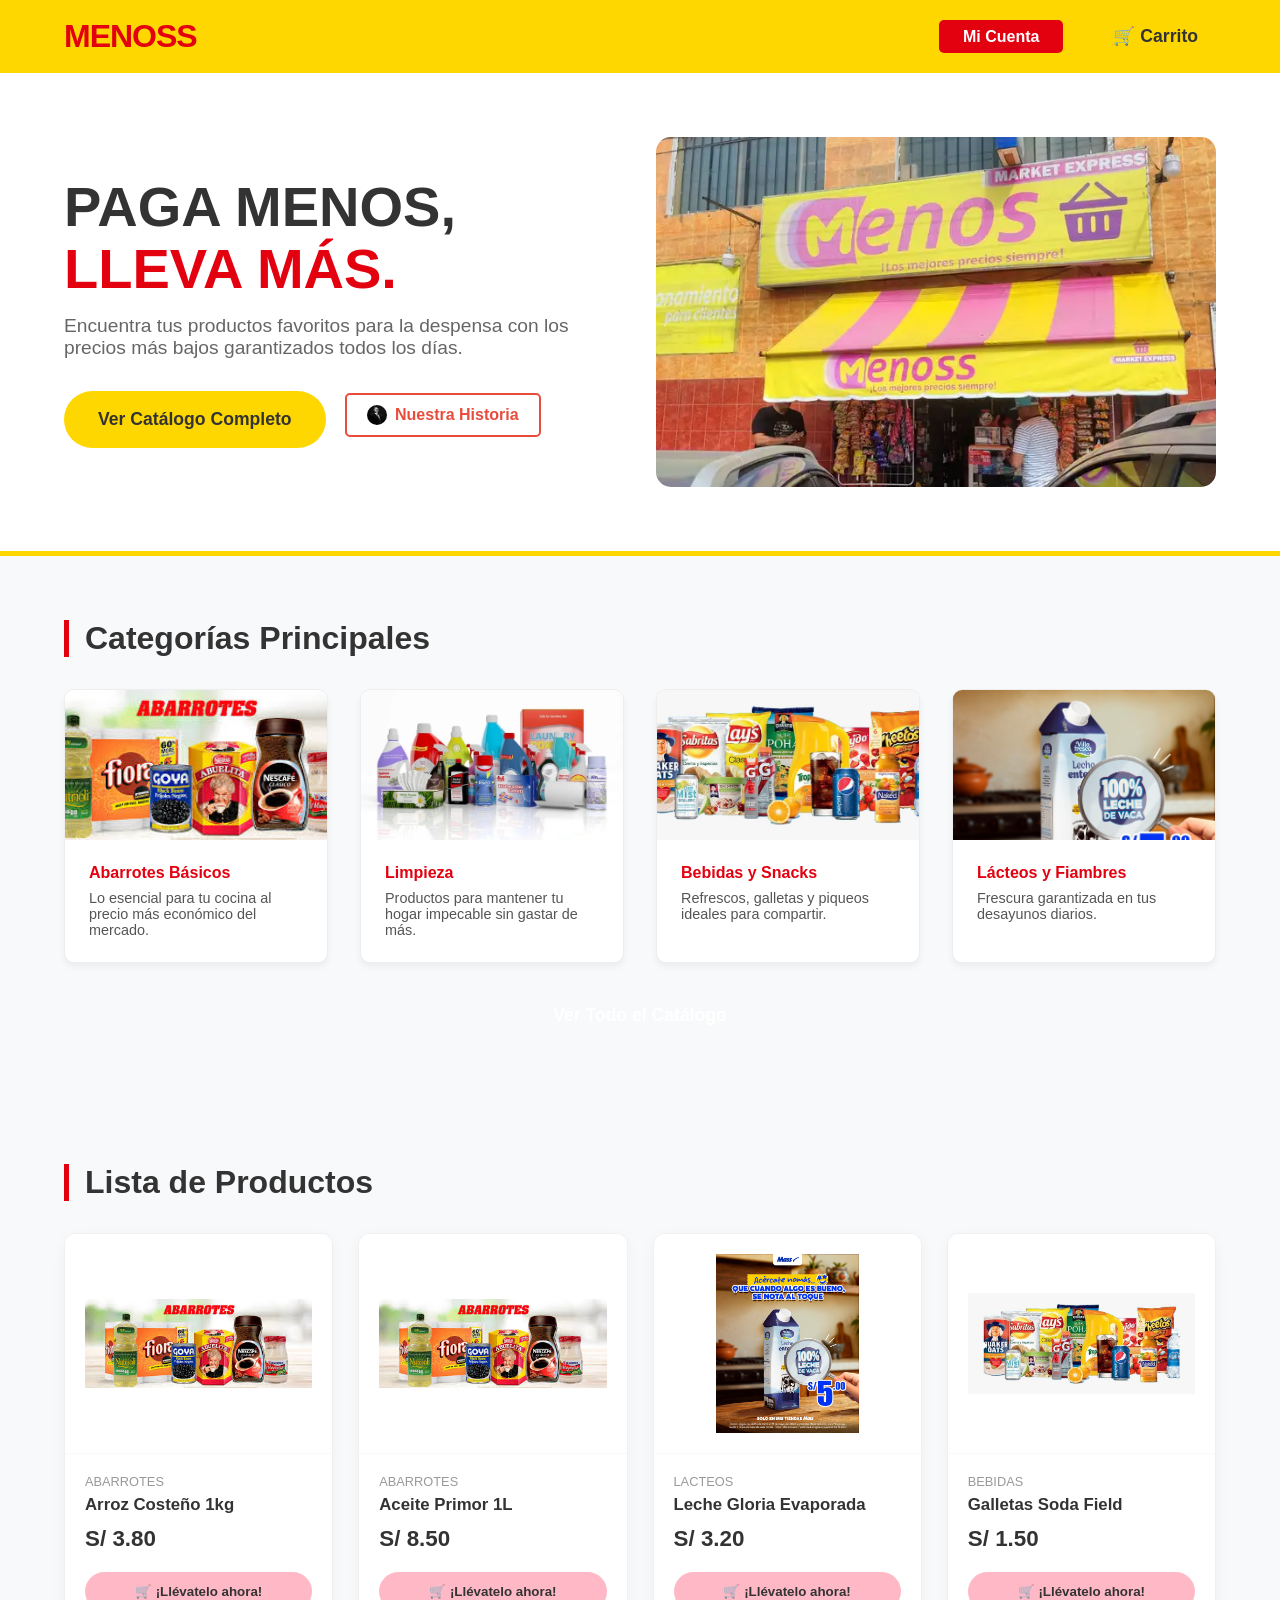
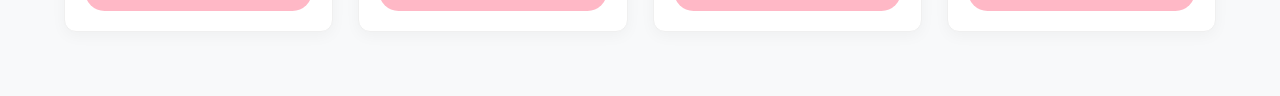
==== index.html @ 3e934738 "Add files via upload" ====
<!DOCTYPE html>
<html lang="es">
<head>
    <meta charset="UTF-8">
    <meta name="viewport" content="width=device-width, initial-scale=1.0">
    <title>Menoss - Barato todos los días</title>
    <link rel="stylesheet" href="css/estilo.css">

    <style>
        /* Panel de historia saliendo desde la DERECHA */
        .historia-sidebar {
            position: absolute;
            top: 0;
            right: 0; /* Anclado a la derecha */
            width: 100%;
            max-width: 450px;
            height: 100vh;
            background-color: #ffffff;
            box-shadow: -5px 0 20px rgba(0,0,0,0.15); /* Sombra hacia la izquierda */
            display: flex;
            flex-direction: column;
            animation: deslizarIzquierda 0.3s forwards ease-out;
        }

        /* Si no tenías esta animación, aquí la creamos */
        @keyframes deslizarIzquierda {
            from { transform: translateX(100%); }
            to { transform: translateX(0); }
        }
    </style>
</head>

<body>

    <header class="header-principal" id="inicio">
        <div class="logo">
            <h1>Menoss</h1>
        </div>
        
        <nav>
            <ul class="nav-links" id="menuNavegacion">
                
                <li><a href="#" class="btn-ingresar" id="btnLogin" onclick="abrirModal('modalLogin')">Mi Cuenta</a></li>
                <li><a href="#" class="btn-comprar" onclick="verificarLoginParaCarrito()" style="padding: 0.5rem 1rem;">🛒 Carrito</a></li>
            </ul>
        </nav>
    </header>

    <main>
        <section class="hero-section">
            <div class="hero-texto">
                <h2>PAGA MENOS, <br><span>LLEVA MÁS.</span></h2>
                
                <p>Encuentra tus productos favoritos para la despensa con los precios más bajos garantizados todos los días.</p>
                <a onclick="restablecerCatalogo()" class="btn-comprar" id="btnLlamadoAccion" style="cursor: pointer;">Ver Catálogo Completo</a>
                <a onclick="abrirModalHistoria()" style="cursor: pointer; padding: 10px 20px; border-radius: 5px; font-weight: bold; background-color: white; color: #e74c3c; border: 2px solid #e74c3c; display: inline-flex; align-items: center; gap: 8px; margin-left: 15px;">
    <img src="img/fundador-icono.jpg" alt="Fundador" style="width: 20px; height: 20px; border-radius: 50%;">
    Nuestra Historia
</a>
            </div>
            <div class="hero-imagen">
                <img src="img/menos.png" alt="Pasillo de supermercado" style="width: 100%; height: 100%; object-fit: cover; border-radius: 15px;">
            </div>
        </section>

        <section class="productos-section" id="productos">
            <h3>Categorías Principales</h3>
            <div class="grid-productos" id="contenedorProductos">
                
                <article class="tarjeta-producto" onclick="filtrarCategoria('abarrotes')" style="cursor: pointer;">
                    <div class="imagen-placeholder">
                        <img src="img/abarrotes.jpg" alt="Abarrotes" style="width: 100%; height: 100%; object-fit: cover;">
                    </div>
                    <div class="info-producto">
                        <h4>Abarrotes Básicos</h4>
                        <p>Lo esencial para tu cocina al precio más económico del mercado.</p>
                    </div>
                </article>

                <article class="tarjeta-producto" onclick="filtrarCategoria('limpieza')" style="cursor: pointer;">
                    <div class="imagen-placeholder">
                        <img src="img/limpieza.jpg" alt="Limpieza" style="width: 100%; height: 100%; object-fit: cover;">
                    </div>
                    <div class="info-producto">
                        <h4>Limpieza</h4>
                        <p>Productos para mantener tu hogar impecable sin gastar de más.</p>
                    </div>
                </article>

                <article class="tarjeta-producto" onclick="filtrarCategoria('bebidas')" style="cursor: pointer;">
                    <div class="imagen-placeholder">
                        <img src="img/snacks.jpg" alt="Bebidas y Snacks" style="width: 100%; height: 100%; object-fit: cover;">
                    </div>
                    <div class="info-producto">
                        <h4>Bebidas y Snacks</h4>
                        <p>Refrescos, galletas y piqueos ideales para compartir.</p>
                    </div>
                </article>

                <article class="tarjeta-producto" onclick="filtrarCategoria('lacteos')" style="cursor: pointer;">
                    <div class="imagen-placeholder">
                        <img src="img/leche.jpg" alt="Lácteos" style="width: 100%; height: 100%; object-fit: cover;">
                    </div>
                    <div class="info-producto">
                        <h4>Lácteos y Fiambres</h4>
                        <p>Frescura garantizada en tus desayunos diarios.</p>
                    </div>
                </article>

             </div>
            
             <div style="text-align: center; margin-top: 2rem;">
                <button onclick="filtrarCategoria('todas')" class="btn-comprar" style="padding: 0.5rem 2rem; background-color: var(--color-titulos); color: white;">Ver Todo el Catálogo</button>
            </div>
        </section>

        <section class="productos-section" id="lista-compras">
            <h3>Lista de Productos</h3>
            <div class="grid-productos" id="contenedorLista">
                </div>
        </section>

        <div id="modalLogin" class="modal-fondo">
            <div class="modal-contenido">
                <span class="cerrar-modal" onclick="cerrarModal('modalLogin')">&times;</span>
                <h2 id="tituloLogin">Iniciar Sesión</h2>
                <form id="formUsuario" onsubmit="manejarFormulario(event)">
                    <input type="text" id="inputUsuario" placeholder="Usuario o Correo" required>
                    <input type="password" id="inputPassword" placeholder="Contraseña" required>
                    <button type="submit" id="btnSubmitUsuario" class="btn-comprar" style="width: 100%; margin-top: 1rem;">Ingresar</button>
                </form>
                </form>
                <p style="margin-top: 1rem; text-align: center; font-size: 0.9rem;">
                    ¿No tienes cuenta? <a href="#" onclick="cambiarARegistro()" style="color: var(--color-secundario);">Crear cuenta</a>
                    <div style="margin-top: 20px; background-color: #f1f5f9; border-left: 4px solid var(--color-barra-top); padding: 12px; border-radius: 4px; text-align: left; font-size: 0.85rem; color: #555;">
    <strong style="color: #333; display: block; margin-bottom: 5px;">🛠️ Acceso al Panel (Dashboard)</strong>
    Para administrar el inventario y ver las ventas, ingresa con:<br>
    Usuario: <b style="color: var(--color-barra-top);">ADMIN</b><br>
    Contraseña: <b style="color: var(--color-barra-top);">1234</b>
</div>
                </p>
            </div>
        </div>

        <div id="modalCarrito" class="modal-fondo" onclick="cerrarModalFuera(event, 'modalCarrito')">
            
            <div class="carrito-sidebar" onclick="event.stopPropagation()">
                
                <div class="carrito-header">
                    <h2>Mi bolsa</h2>
                    <span class="cerrar-modal" onclick="cerrarModal('modalCarrito')">&times;</span>
                </div>
                
                <div id="itemsCarrito" class="carrito-body">
                    </div>
                
                <div class="carrito-footer">
                    <div class="carrito-subtotal">
                        <span>Subtotal</span>
                        <span>S/ <span id="totalPrecio">0.00</span></span>
                    </div>
                    <p style="font-size: 0.8rem; color: #666; margin-bottom: 15px;">Los gastos de envío serán calculados antes de finalizar tu compra.</p>
                    <button class="btn-comprar btn-miniso-comprar" onclick="procesarCompra()">Comprar</button>
                </div>

            </div>
        </div>
    </main>

    <script src="js/java.js"></script>


<div id="modalHistoria" class="modal-fondo" style="display: none;" onclick="cerrarModalFueraHistoria(event)">
        <div class="historia-sidebar" onclick="event.stopPropagation()">
            <div class="carrito-header">
                <h2>Nuestro Fundador</h2>
                <span class="cerrar-modal" onclick="cerrarModalHistoria()" style="cursor: pointer; font-size: 2rem;">&times;</span>
            </div>
            
            <div class="carrito-body" style="padding: 30px; text-align: center; overflow-y: auto;">
                <img src="img/fundador-icono.jpg" alt="Fundador Menoss" style="width: 180px; height: 180px; border-radius: 50%; object-fit: cover; margin-bottom: 20px; box-shadow: 0 5px 15px rgba(0,0,0,0.1);">
                
                <p style="color: #555; line-height: 1.8; text-align: justify; font-size: 1.05rem;">
                    En <b>Menoss</b> nacimos con una misión clara: ofrecer los productos esenciales para tu hogar al precio más bajo del mercado, todos los días. <br><br>
                    Creemos que no deberías tener que cazar ofertas para hacer rendir tu dinero. Por eso, trabajamos incansablemente para garantizar frescura, calidad y el ahorro que tu familia merece en cada compra. <br><br>
                    Especialmente en el mes de AGOSTO.
                </p>
            </div>
        </div>
    </div>

</body>
</html>
---- css/estilo.css ----
/* =========================================
   VARIABLES GLOBALES Y RESETEO
   ========================================= */
:root {
    --color-primario: #FFD700; /* Amarillo Menoss */
    --color-secundario: #E3000F; /* Rojo */
    --color-fondo: #F8F9FA;
    --color-texto: #333333;
    --color-blanco: #FFFFFF;
}

* {
    margin: 0;
    padding: 0;
    box-sizing: border-box;
    font-family: 'Segoe UI', Roboto, Helvetica, Arial, sans-serif;
}

body {
    background-color: var(--color-fondo);
    color: var(--color-texto);
}

/* =========================================
   HEADER Y NAVEGACIÓN
   ========================================= */
.header-principal {
    background-color: var(--color-primario);
    padding: 1rem 5%;
    display: flex;
    justify-content: space-between;
    align-items: center;
    box-shadow: 0 2px 5px rgba(0,0,0,0.1);
}

.logo h1 {
    font-size: 2rem;
    font-weight: 900;
    color: var(--color-secundario);
    text-transform: uppercase;
    letter-spacing: -1px;
}

.nav-links {
    list-style: none;
    display: flex;
    gap: 2rem;
    align-items: center;
}

.nav-links a {
    text-decoration: none;
    color: var(--color-texto);
    font-weight: bold;
    transition: color 0.3s;
}

.nav-links a:hover {
    color: var(--color-secundario);
}

.btn-ingresar {
    background-color: var(--color-secundario);
    color: var(--color-blanco) !important;
    padding: 0.5rem 1.5rem;
    border-radius: 5px;
}

/* =========================================
   HERO SECTION
   ========================================= */
.hero-section {
    display: flex;
    align-items: center;
    justify-content: space-between;
    padding: 4rem 5%;
    background-color: var(--color-blanco);
    border-bottom: 5px solid var(--color-primario);
}

.hero-texto {
    flex: 1;
    padding-right: 2rem;
}

.hero-texto h2 {
    font-size: 3.5rem;
    line-height: 1.1;
    margin-bottom: 1rem;
    color: var(--color-texto);
}

.hero-texto h2 span {
    color: var(--color-secundario);
}

.hero-texto p {
    font-size: 1.2rem;
    margin-bottom: 2rem;
    color: #666;
}

.btn-comprar {
    background-color: var(--color-primario);
    color: var(--color-texto);
    padding: 1rem 2rem;
    text-decoration: none;
    font-weight: bold;
    font-size: 1.1rem;
    border-radius: 30px;
    display: inline-block;
    border: 2px solid transparent;
    transition: all 0.3s;
    cursor: pointer;
}

.btn-comprar:hover {
    background-color: var(--color-secundario);
    color: var(--color-blanco);
    border-color: var(--color-secundario);
}

.hero-imagen {
    flex: 1;
    height: 350px;
    border-radius: 15px;
    display: flex;
    align-items: center;
    justify-content: center;
}

/* =========================================
   TARJETAS Y PRODUCTOS
   ========================================= */
.productos-section {
    padding: 4rem 5%;
}

.productos-section h3 {
    font-size: 2rem;
    margin-bottom: 2rem;
    border-left: 5px solid var(--color-secundario);
    padding-left: 1rem;
}

.grid-productos {
    display: grid;
    grid-template-columns: repeat(auto-fit, minmax(250px, 1fr));
    gap: 2rem;
}

.tarjeta-producto {
    background-color: var(--color-blanco);
    border-radius: 10px;
    overflow: hidden;
    box-shadow: 0 4px 6px rgba(0,0,0,0.05);
    transition: transform 0.3s;
    border: 1px solid #eee;
    display: flex;
    flex-direction: column;
}

.tarjeta-producto:hover {
    transform: translateY(-5px);
    border-color: var(--color-primario);
}

.imagen-placeholder {
    height: 150px;
    background-color: #f1f1f1;
    display: flex;
    align-items: center;
    justify-content: center;
}

.info-producto {
    padding: 1.5rem;
    text-align: left;
}

.info-producto h4 {
    color: var(--color-secundario);
    margin-bottom: 0.5rem;
}

.info-producto p {
    font-size: 0.9rem;
    color: #555;
}

/* =========================================
   MODALES Y CRUD DE CARRITO
   ========================================= */
.modal-fondo {
    display: none;
    position: fixed;
    top: 0; left: 0; width: 100%; height: 100%;
    background-color: rgba(0,0,0,0.5);
    z-index: 1000;
    justify-content: center;
    align-items: center;
}

.modal-contenido {
    background-color: var(--color-blanco);
    padding: 2rem;
    border-radius: 10px;
    width: 90%;
    max-width: 400px;
    position: relative;
    box-shadow: 0 5px 15px rgba(0,0,0,0.3);
}

.carrito-contenido { max-width: 500px; }

.cerrar-modal {
    position: absolute;
    top: 10px; right: 15px;
    font-size: 1.5rem;
    cursor: pointer;
    color: #666;
}

.cerrar-modal:hover { color: var(--color-secundario); }

#formUsuario input {
    width: 100%;
    padding: 0.8rem;
    margin-top: 1rem;
    border: 1px solid #ccc;
    border-radius: 5px;
}

.item-lista {
    display: flex;
    justify-content: space-between;
    align-items: center;
    padding: 1rem;
    border-bottom: 1px solid #eee;
    background: white;
    border-radius: 5px;
    margin-bottom: 0.5rem;
}

.controles-cantidad {
    display: flex;
    align-items: center;
    gap: 10px;
}

.btn-pequeno {
    background-color: var(--color-primario);
    border: none;
    padding: 5px 10px;
    border-radius: 5px;
    cursor: pointer;
    font-weight: bold;
}

.btn-pequeno:hover { background-color: var(--color-secundario); color: white; }
.btn-eliminar { background-color: #ffcccc; color: #cc0000; }


/* =========================================
   NUEVAS TARJETAS DE CATÁLOGO (ESTILO MINISO)
   ========================================= */
.grid-catalogo {
    display: grid;
    grid-template-columns: repeat(auto-fill, minmax(220px, 1fr));
    gap: 25px;
    margin-top: 20px;
}

.tarjeta-miniso {
    background: var(--color-blanco);
    border-radius: 12px;
    overflow: hidden;
    box-shadow: 0 4px 15px rgba(0,0,0,0.04);
    transition: transform 0.3s, box-shadow 0.3s;
    display: flex;
    flex-direction: column;
    border: 1px solid #f0f0f0;
}

.tarjeta-miniso:hover {
    transform: translateY(-8px);
    box-shadow: 0 10px 25px rgba(0,0,0,0.1);
    border-color: var(--color-primario);
}

.tarjeta-miniso-img {
    width: 100%;
    height: 220px;
    object-fit: contain; /* Evita que la foto se estire o recorte mal */
    padding: 20px;
    background-color: #ffffff;
    border-bottom: 1px solid #f9f9f9;
}

.tarjeta-miniso-info {
    padding: 20px;
    display: flex;
    flex-direction: column;
    flex-grow: 1; /* Permite empujar el botón hacia abajo */
}

.tarjeta-miniso-titulo {
    font-size: 1.05rem;
    color: var(--color-texto);
    margin-bottom: 10px;
    font-weight: 600;
    line-height: 1.3;
}

.tarjeta-miniso-precio {
    font-size: 1.4rem;
    font-weight: 800;
    color: var(--color-texto);
    margin-bottom: 20px;
}

.btn-agregar-miniso {
    background-color: #ffb8c6; /* Un tono rosado/suave tipo Miniso, o usa var(--color-primario) si prefieres amarillo */
    color: var(--color-texto);
    border: none;
    padding: 12px;
    border-radius: 25px;
    font-weight: bold;
    cursor: pointer;
    transition: all 0.3s;
    text-align: center;
    width: 100%;
    margin-top: auto; /* Mantiene el botón siempre al fondo de la tarjeta */
}

.btn-agregar-miniso:hover {
    background-color: var(--color-secundario);
    color: var(--color-blanco);
}


/* =========================================
   CARRITO LATERAL (DISEÑO MINISO)
   ========================================= */
.carrito-sidebar {
    background-color: var(--color-blanco);
    width: 100%;
    max-width: 400px;
    height: 100vh; /* Ocupa todo el alto de la pantalla */
    position: absolute;
    right: 0; /* Se pega a la derecha */
    top: 0;
    display: flex;
    flex-direction: column;
    box-shadow: -5px 0 15px rgba(0,0,0,0.1);
    animation: deslizarIzquierda 0.3s forwards ease-out; /* Animación de entrada */
}

@keyframes deslizarIzquierda {
    from { transform: translateX(100%); }
    to { transform: translateX(0); }
}

.carrito-header {
    padding: 20px;
    border-bottom: 1px solid #eee;
    display: flex;
    justify-content: space-between;
    align-items: center;
}

.carrito-header h2 {
    font-size: 1.2rem;
    color: var(--color-texto);
}

.carrito-header .cerrar-modal {
    position: static; /* Quitamos la posición absoluta antigua */
    font-size: 1.8rem;
    color: #999;
}

.carrito-body {
    flex-grow: 1; /* Hace que esta sección ocupe todo el espacio libre */
    overflow-y: auto; /* Permite hacer scroll si hay muchos productos */
    padding: 20px;
}

.carrito-footer {
    padding: 20px;
    border-top: 1px solid #eee;
    background-color: #fafafa;
}

.carrito-subtotal {
    display: flex;
    justify-content: space-between;
    margin-bottom: 10px;
    font-weight: 800;
    font-size: 1.2rem;
    color: var(--color-texto);
}

.btn-miniso-comprar {
    width: 100%;
    background-color: #ff6b81; /* Color rosado oscuro tipo Miniso */
    color: white;
    border-radius: 8px; /* Bordes menos redondeados */
    padding: 15px;
    font-size: 1.1rem;
}

.btn-miniso-comprar:hover {
    background-color: var(--color-secundario);
}
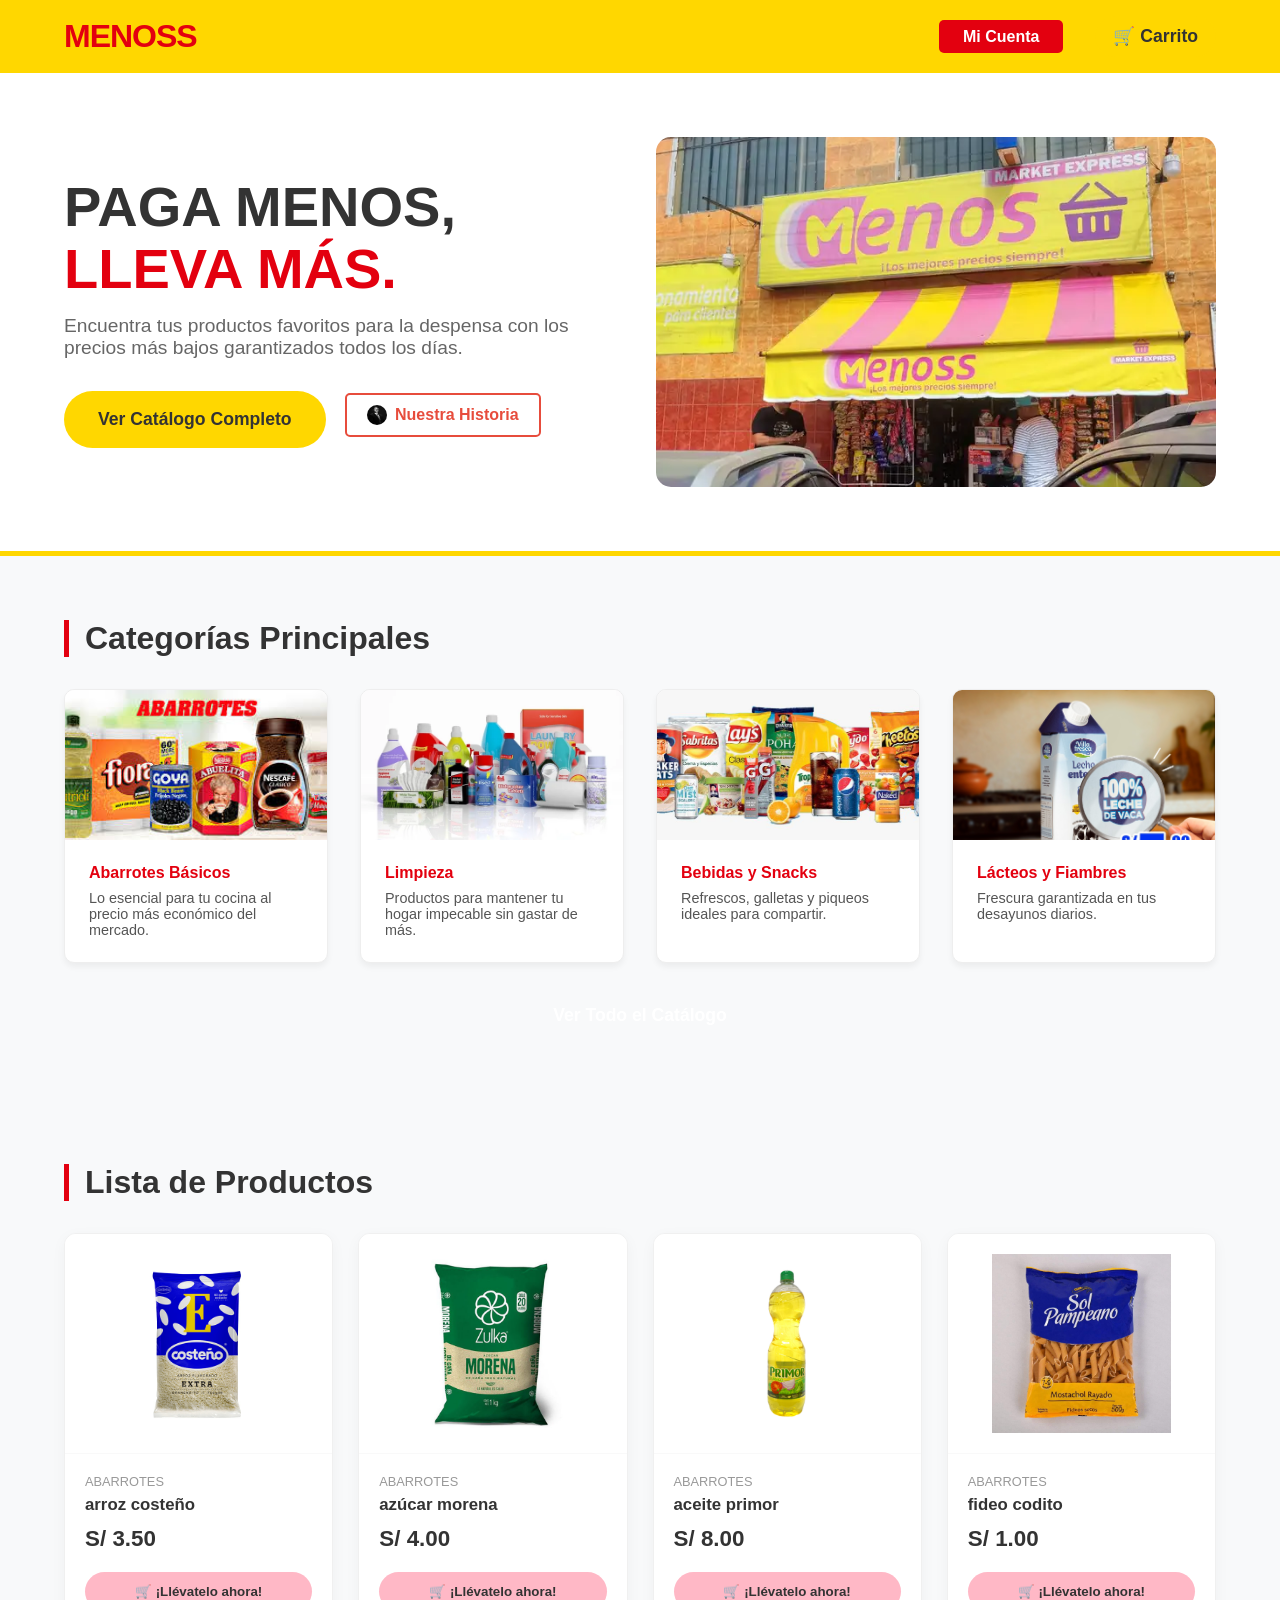
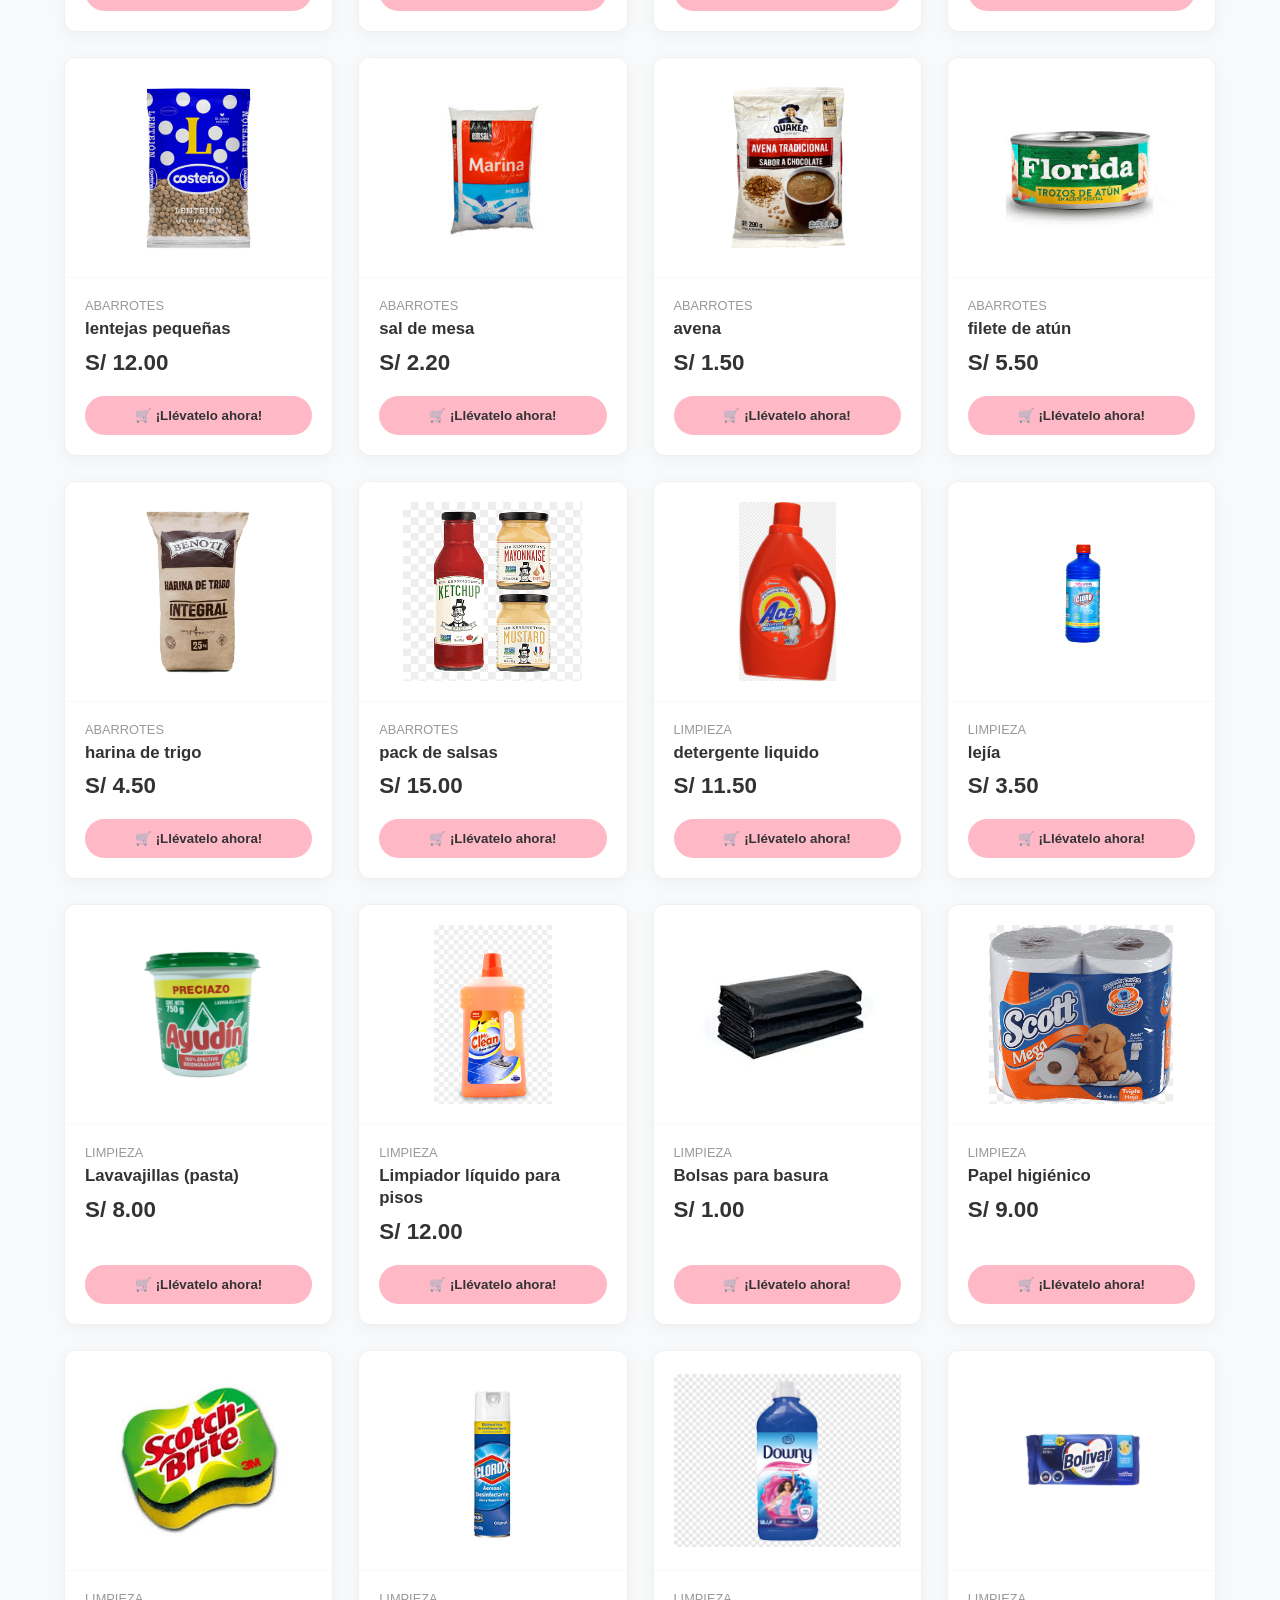
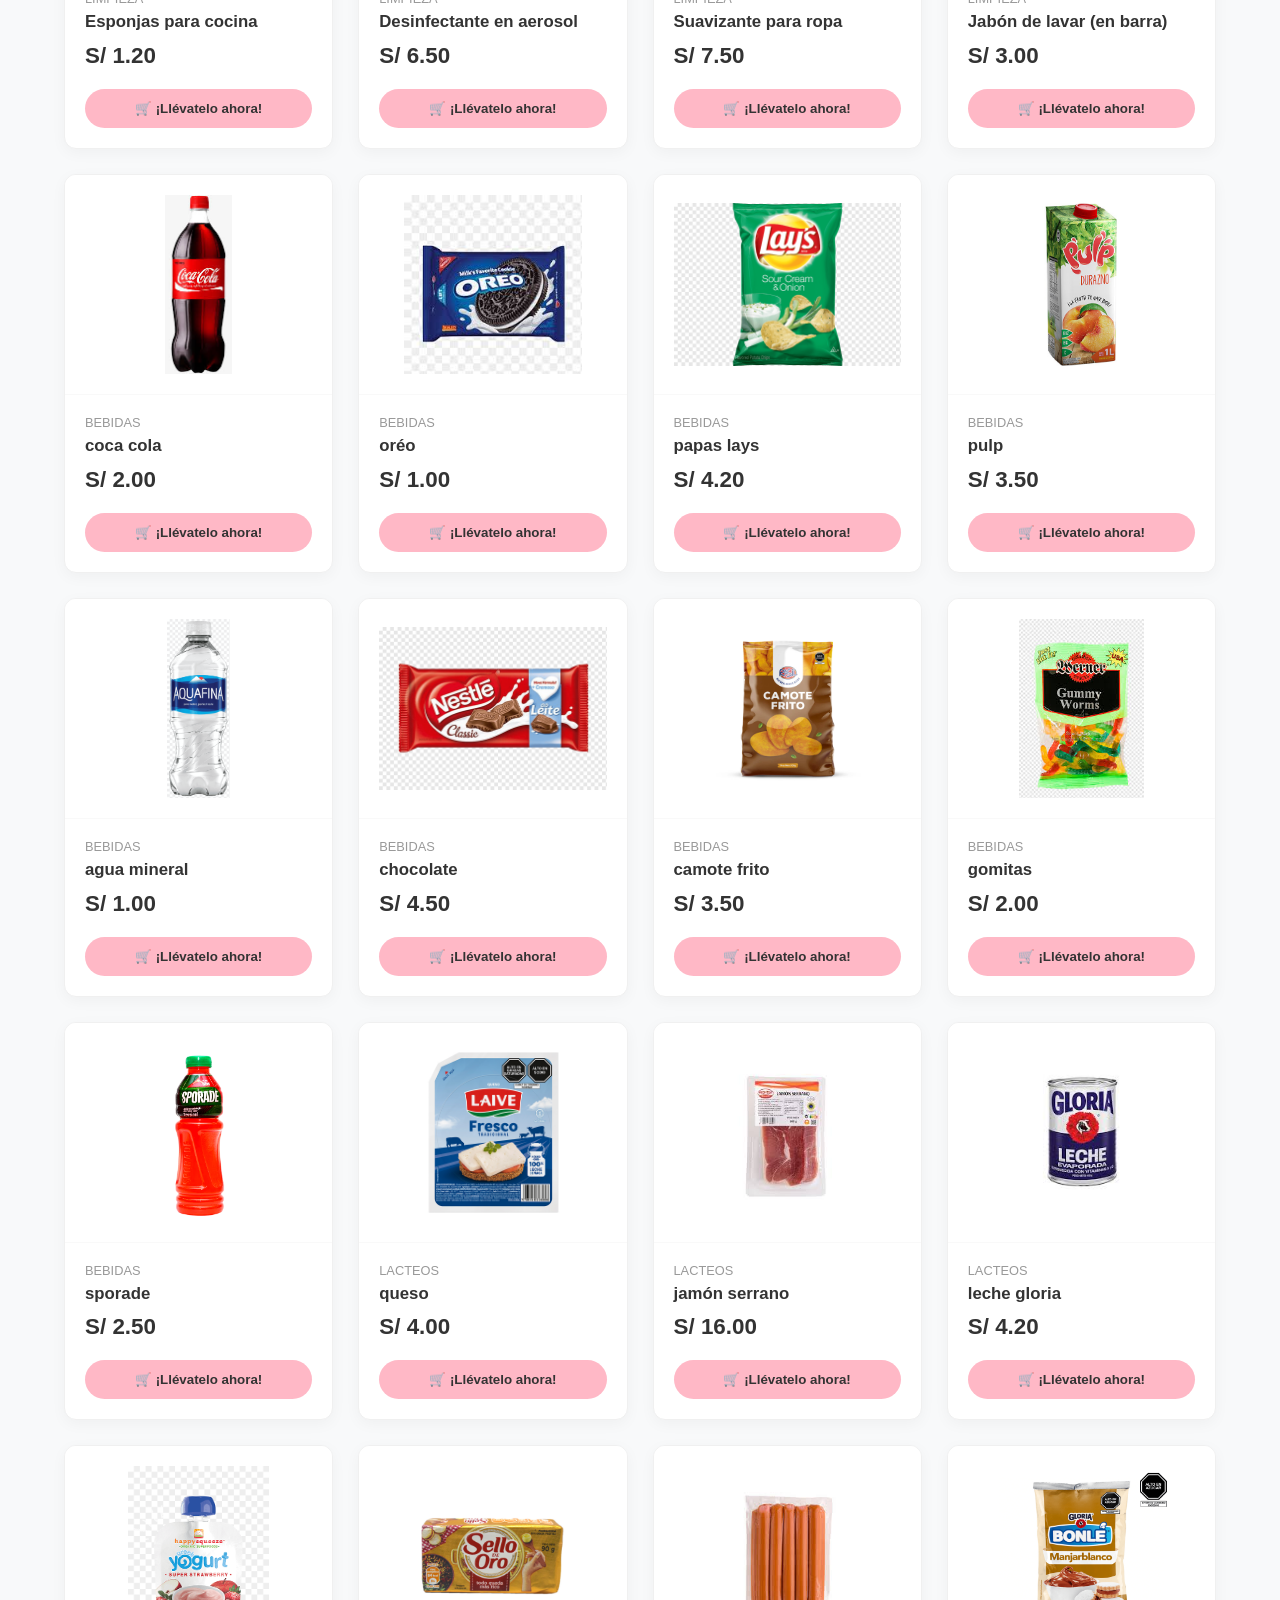
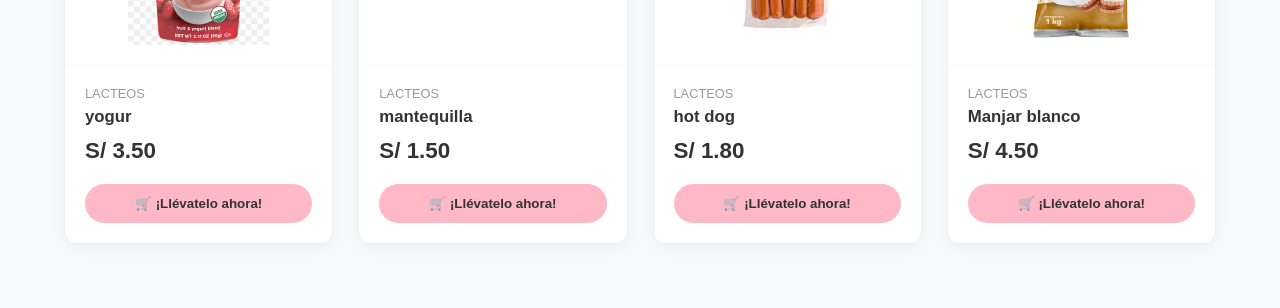
==== commit 773777b4: "Update index.html" ====
--- a/index.html
+++ b/index.html
@@ -167,7 +167,7 @@
         </div>
     </main>
 
-    <script src="js/java.js"></script>
+    <script src="js/java.js?v=2"></script>
 
 
 <div id="modalHistoria" class="modal-fondo" style="display: none;" onclick="cerrarModalFueraHistoria(event)">
@@ -190,4 +190,4 @@
     </div>
 
 </body>
-</html>+</html>
